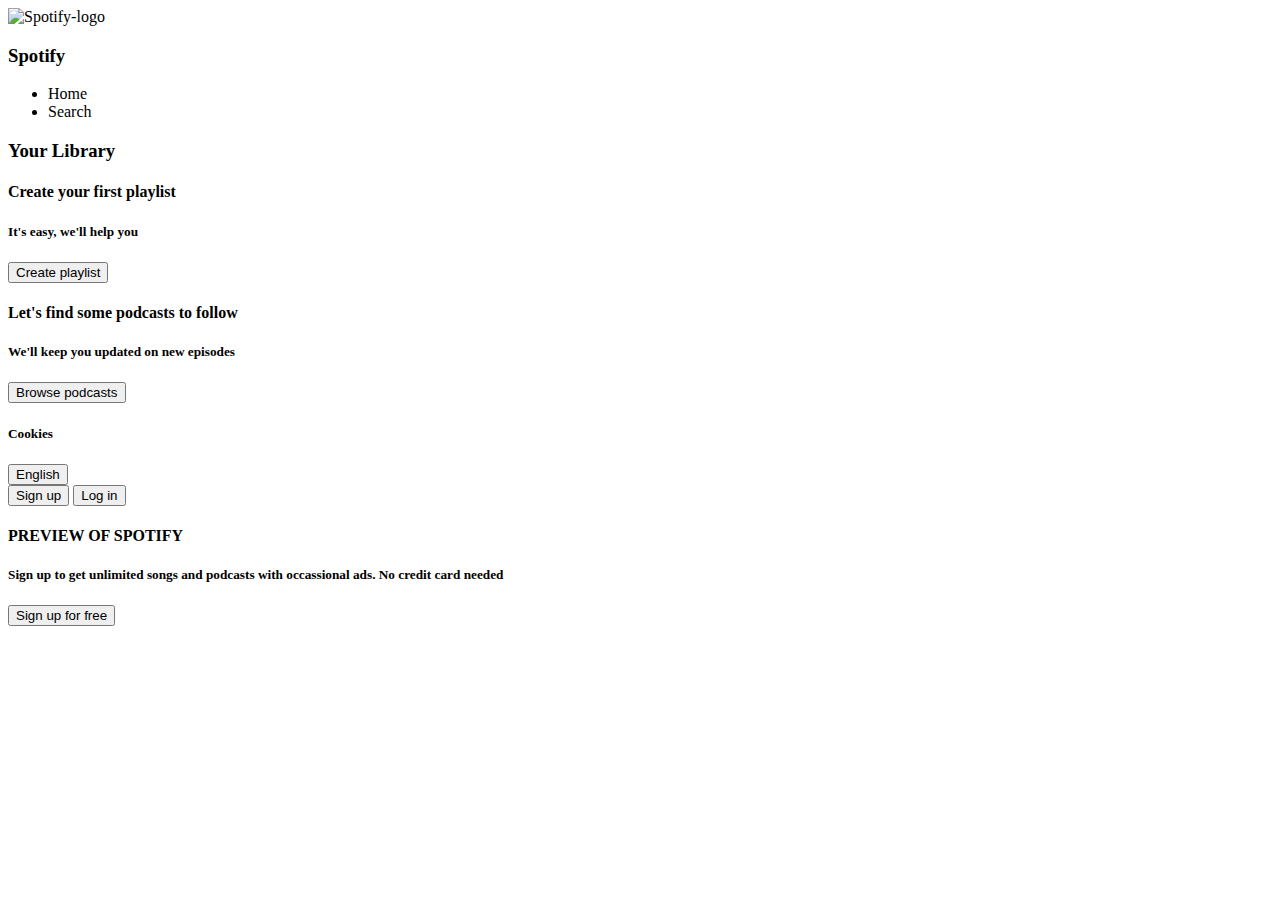
==== Code/index.html @ 3fef9647 "added footer" ====
<!DOCTYPE html>
<html lang="en">
<head>
    <meta charset="UTF-8">
    <meta name="viewport" content="width=device-width, initial-scale=1.0">
    <title>Spotify - Web Player: Music for everyone</title>
    <link rel="stylesheet" href="style.css">
    <link rel="icon" href="/Code/assets/title logo.png">
    <link rel="stylesheet" href="https://cdnjs.cloudflare.com/ajax/libs/font-awesome/6.4.2/css/all.min.css" integrity="sha512-z3gLpd7yknf1YoNbCzqRKc4qyor8gaKU1qmn+CShxbuBusANI9QpRohGBreCFkKxLhei6S9CQXFEbbKuqLg0DA==" crossorigin="anonymous" referrerpolicy="no-referrer" />
</head>
<body>
<section class="container-w">


    <section class="section">

        <aside>
            <nav>
                <div class="navbar">
                    <div class="nav-logo-text">
                    <img src="/Code/assets/nav-logo.png" alt="Spotify-logo" class="nav-logo-white">
                    <h3>Spotify</h3>
                    </div> 
    
                    <div class="nav-menu">
                        <ul>
                            <li><i class="fa-solid fa-house"></i>Home</li>
                            <li><i class="fa-solid fa-magnifying-glass"></i>Search</li>
                        </ul>
                    </div>
                </div>
    
                <div class="nav-library">
                    <div class="library">
                        <i class="fa-solid fa-bookmark" class="bookmark"></i>
                        <h3>Your Library</h3>
                        <i class="fa-solid fa-plus"></i>
                    </div>
                    <div class="nav-playlist">
                        <div class="create-playlist">
                            <h4>Create your first playlist</h4>
                            <h5>It's easy, we'll help you</h5>
                            <button class="btn">Create playlist</button>
                        </div>
                        <div class="browse-podcast">
                            <h4>Let's find some podcasts to follow</h4>
                            <h5>We'll keep you updated on new episodes</h5>
                            <button class="btn">Browse podcasts</button>
                        </div>
                    </div>
                    <div class="nav-language">
                        <h5>Cookies</h5>
                        <button class="lang-btn"><i class="fa-solid fa-globe"></i>English</button>
                    </div>
                </div>
            </nav>
        </aside>
    </section>

    <main>
     <header>
        <div class="header-arrow">
            <span><i class="fa-solid fa-angle-left"></i></span>
            <span><i class="fa-solid fa-angle-right"></i></span>
        </div>
        <div class="header-btns">
            <button class="header-sign-up">Sign up</button>
            <button class="header-log-in">Log in</button>
        </div>
     </header>
    </main> 

    
</section>
<footer>
  <div class="footer-container">
    <div class="preview-text">
        <h4>PREVIEW OF SPOTIFY</h4>
        <h5>Sign up to get unlimited songs and podcasts with occassional ads. No credit card needed</h5>
    </div>
    <div class="sign-up-btn">
        <button class="sign-up">Sign up for free</button>
    </div>
  </div>
</footer>
</body>
</html>
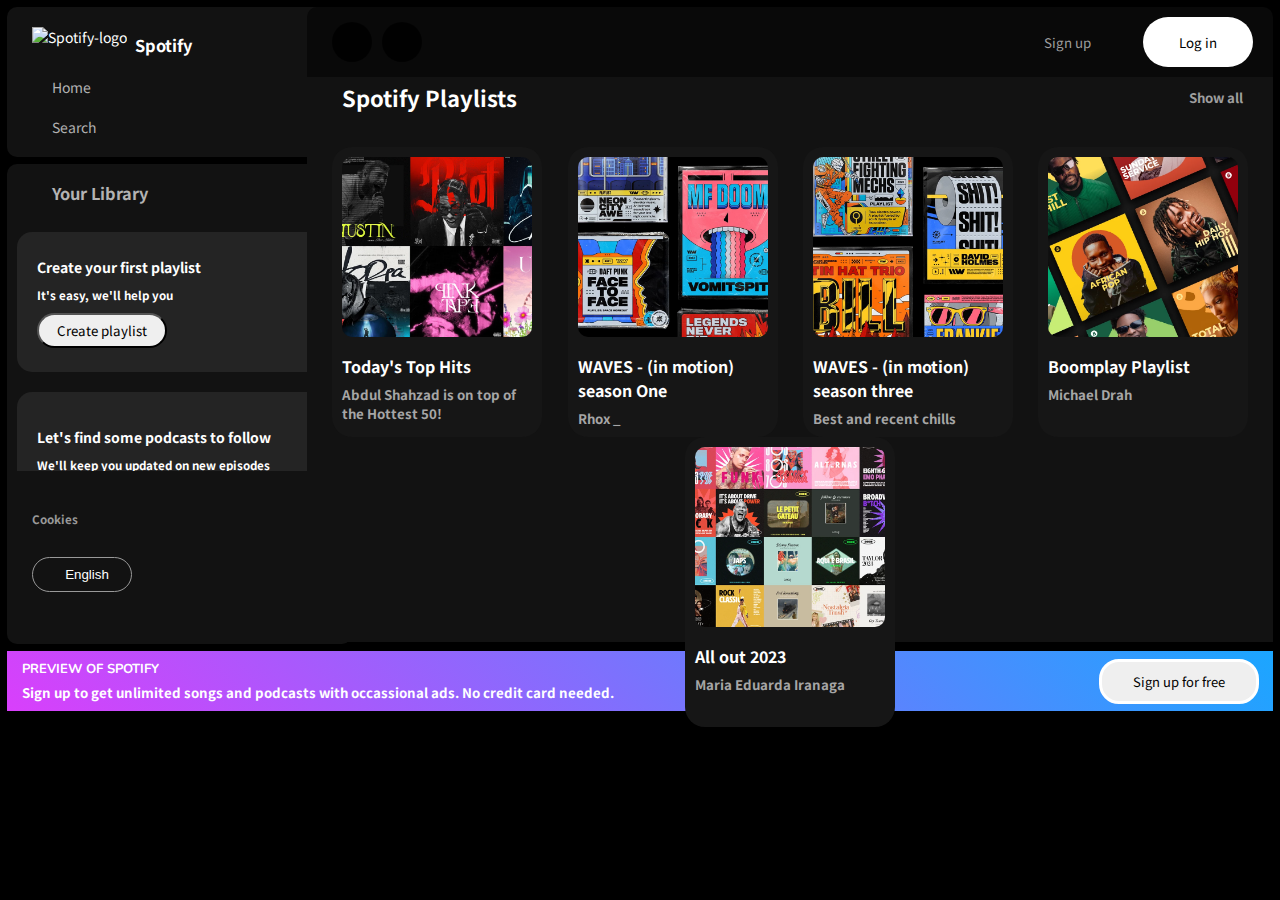
==== commit f2dff061: "added songs cards and header" ====
--- a/Code/index.html
+++ b/Code/index.html
@@ -34,7 +34,7 @@
                     <div class="library">
                         <i class="fa-solid fa-bookmark" class="bookmark"></i>
                         <h3>Your Library</h3>
-                        <i class="fa-solid fa-plus"></i>
+                        <i class="fa-solid fa-plus plus-icon"></i>
                     </div>
                     <div class="nav-playlist">
                         <div class="create-playlist">
@@ -68,6 +68,59 @@
             <button class="header-log-in">Log in</button>
         </div>
      </header>
+     <div>
+          <div class="songs-playlist">
+            <div class="heading">
+                <h3>Spotify Playlists</h3>
+                <h5>Show all</h5>
+            </div>
+            <div class="song-cards">
+                <div class="song-card">
+                    <div class="card-img">
+                        <img src="/Code/assets/cover1.png" alt="song-cover">
+                        <!-- <img src="/Code/assets/spotify play.png" alt="play-button" class="play-btn"> -->
+                    </div>
+                    <h4>Today's Top Hits</h4>
+                    <h5>Abdul Shahzad is on top of the Hottest 50!</h5>
+                </div>
+
+                <div class="song-card">
+                    <div class="card-img">
+                        <img src="/Code/assets/cover2.png" alt="">
+                    </div>
+                    <h4>WAVES - (in motion) season One</h4>
+                    <h5>Rhox _</h5>
+                </div>
+
+                <div class="song-card">
+                    <div class="card-img">
+                        <img src="/Code/assets/cover3.png" alt="">
+                    </div>
+                    <h4>WAVES - (in motion) season three</h4>
+                    <h5>Best and recent chills</h5>
+                </div>
+
+                <div class="song-card">
+                    <div class="card-img">
+                        <img src="/Code/assets/cover4.png" alt="">
+                    </div>
+                    <h4>Boomplay Playlist</h4>
+                    <h5>Michael Drah</h5>
+                </div>
+
+                <div class="song-card">
+                    <div class="card-img">
+                        <img src="/Code/assets/cover5.png" alt="">
+                    </div>
+                    <h4>All out 2023</h4>
+                    <h5>Maria Eduarda Iranaga</h5>
+                </div>
+
+                
+            </div>
+            
+          </div>
+     </div>
     </main> 
 
     
@@ -76,7 +129,7 @@
   <div class="footer-container">
     <div class="preview-text">
         <h4>PREVIEW OF SPOTIFY</h4>
-        <h5>Sign up to get unlimited songs and podcasts with occassional ads. No credit card needed</h5>
+        <h5>Sign up to get unlimited songs and podcasts with occassional ads. No credit card needed.</h5>
     </div>
     <div class="sign-up-btn">
         <button class="sign-up">Sign up for free</button>
--- a/Code/style.css
+++ b/Code/style.css
@@ -0,0 +1,403 @@
+@import url('https://fonts.googleapis.com/css2?family=Alegreya+Sans+SC:wght@500&family=Alkatra&family=Chakra+Petch:wght@700&family=Cinzel:wght@600&family=DynaPuff:wght@500&family=EB+Garamond:wght@500&family=Fira+Sans:ital,wght@0,200;0,300;1,200&family=Genos:wght@800&family=Hind+Siliguri&family=Jost:wght@200&family=Lumanosimo&family=Noto+Sans+KR:wght@800&family=Noto+Serif:wght@700&family=Nunito&family=Nunito+Sans:opsz,wght@6..12,600&family=Open+Sans:wght@300;400;600&family=Philosopher:wght@700&family=Playfair+Display:wght@500&family=Plus+Jakarta+Sans:wght@500&family=Poppins:wght@700&family=Roboto+Slab:wght@300&family=Roboto:wght@100;300&family=Shantell+Sans:ital,wght@1,300&family=Stick+No+Bills:wght@700&family=Tektur:wght@600&family=Ubuntu:wght@700&family=Victor+Mono&display=swap');
+
+:root{
+  --font-family:"Noto Sans KR"
+}
+
+* {
+  margin: 0;
+  padding: 0;
+  box-sizing: border-box;
+}
+
+body {
+  background-color: black;
+}
+
+.container-w {
+  display: flex;
+}
+
+.section {
+  width: 24%;
+  height: 80%;
+}
+
+/* sidebar section */
+
+.navbar {
+  margin: 7px 0 7px 7px;
+  width: 345px;
+  height: 150px;
+  background-color: #121212;
+  display: flex;
+  flex-direction: column;
+  padding-left: 25px;
+  color: white;
+  border-radius: 10px;
+  font-family: var(--font-family);
+}
+
+.nav-logo-text {
+  height: 50px;
+  display: flex;
+  align-items: end;
+  font-size: 14px;
+  cursor: pointer;
+}
+
+.nav-logo-white {
+  height: 25px;
+  padding-right: 8px;
+}
+
+
+.nav-menu {
+  height: 100px;
+  display: flex;
+  align-items: center;
+}
+
+.nav-menu ul {
+  display: flex;
+  flex-direction: column;
+  gap: 20px;
+  list-style: none;
+}
+
+.nav-menu ul li {
+  font-family: var(--font-family);
+  font-size: 14px;
+  display: flex;
+  align-items: center;
+  color: #B3B3B3;
+  cursor: pointer;
+}
+
+.nav-menu ul li:hover{
+  color: white;
+  transition: .5s;
+}
+
+.nav-menu i {
+  font-size: 20px;
+  padding-right: 20px;
+}
+
+.nav-logo-white {
+  height: 30px;
+}
+
+.nav-library {
+  font-family: var(--font-family);
+  font-size: 14px;
+  margin: 7px 0 7px 7px;
+  width: 345px;
+  height: 480px;
+  background-color: #121212;
+  display: flex;
+  flex-direction: column;
+  color: white;
+  border-radius: 10px;
+}
+
+.library {
+  height: 70px;
+  display: flex;
+  align-items: center;
+  padding-left: 25px;
+  color: #B3B3B3;
+  cursor: pointer;
+}
+
+.library:hover{
+  color: white;
+  transition: .5s;
+}
+
+.library h3 {
+  padding: 0 150px 0 20px;
+}
+
+.nav-playlist {
+  height: 300px;
+  overflow-y: scroll;
+  
+}
+
+.create-playlist {
+  height: 140px;
+  margin: 10px 10px 10px 10px;
+  padding-left: 20px;
+  border-radius: 15px;
+  background-color: #242424;
+  display: flex;
+  flex-direction: column;
+  justify-content: center;
+  gap: 10px;
+}
+
+.btn {
+  cursor: pointer;
+  width: 130px;
+  height: 35px;
+  border-radius: 20px;
+  font-family: var(--font-family);
+}
+
+
+.browse-podcast {
+  height: 160px;
+  margin: 20px 10px 10px 10px;
+  padding-left: 20px;
+  border-radius: 15px;
+  background-color: #242424;
+  display: flex;
+  flex-direction: column;
+  justify-content: center;
+  gap: 10px;
+}
+
+.nav-playlist::-webkit-scrollbar {
+  background-color: gray;
+}
+
+.nav-language {
+  cursor: pointer;
+  font-family: var(--font-family);
+  height: 200px;
+  display: flex;
+  flex-direction: column;
+  gap: 30px;
+  padding: 40px 0 0 25px;
+}
+
+.nav-language > h5{
+  color: #999;
+}
+
+.nav-language > h5:hover{
+  text-decoration: underline #999;
+}
+.lang-btn {
+  width: 100px;
+  height: 35px;
+  border-radius: 20px;
+  border: 1px solid #999;
+  background: transparent;
+  color: white;
+}
+
+.lang-btn:hover{
+  transform: scale(1.05);
+  border: 2px solid white;
+}
+
+.lang-btn i {
+  padding-right: 10px;
+}
+
+/* main section */
+
+main {
+  width: 77%;
+  height: 80%;
+  font-family: var(--font-family);
+}
+
+header {
+  margin: 7px 7px 0 0;
+  height: 70px;
+  border-top-right-radius: 10px;
+  border-top-left-radius: 10px;
+  background-color: #090909;
+  display: flex;
+  align-items: center;
+}
+
+.header-arrow {
+  width: 70%;
+  padding-left: 25px;
+  display: flex;
+  gap: 10px;
+}
+
+.header-arrow span {
+  display: flex;
+  align-items: center;
+  justify-content: center;
+  width: 40px;
+  height: 40px;
+  border-radius: 50%;
+  background-color: rgba(0, 0, 0, 0.8);
+  color: #999;
+}
+
+.header-arrow i{
+  font-size: 20px;
+}
+
+.header-btns {
+  width: 30%;
+  display: flex;
+  justify-content: end;
+  gap: 20px;
+  padding-right: 20px;
+}
+
+.header-sign-up {
+  font-family: var(--font-family);
+  width: 110px;
+  height: 50px;
+  background-color: transparent;
+  border: none;
+  color: #9E9E9E;
+}
+
+.header-sign-up:hover{
+  color: white;
+  font-size: 14px;
+}
+
+.header-log-in {
+  font-family: var(--font-family);
+  width: 110px;
+  height: 50px;
+  border-radius: 50px;
+  border: none;
+  background-color: white;
+}
+
+.header-log-in:hover{
+  transition: .3s;
+  font-size: 15px;
+}
+
+.songs-playlist{
+  background-color: #121212;
+  height: 565px;
+  margin: 0 7px 7px 0;
+  color: white;
+}
+
+.songs-playlist .heading{
+  height: 30px;
+  display: flex;
+  align-items: center;
+  padding: 20px 30px 50px 35px;
+}
+
+.heading h3{
+  width: 90%;
+  font-size: 22px;
+}
+
+.heading h3:hover{
+  text-decoration: underline white;
+}
+
+.heading h5{
+  width: 10%;
+  display: flex;
+  justify-content: end;
+  color: #9E9E9E;
+}
+
+.heading h5:hover{
+  text-decoration: underline #9E9E9E;
+}
+
+.song-cards{
+  display: flex;
+  flex-wrap: wrap;
+  justify-content: space-evenly;
+}
+
+.song-card{
+  width: 210px;
+  height: 290px;
+  border-radius: 20px;
+  background-color: #161616;
+  display: flex;
+  flex-direction: column;
+  gap: 7px;
+  cursor: pointer;
+}
+
+.song-card:hover{
+  transition: .6s;
+  background-color: #383838;
+}
+
+.song-card > h4{
+  padding: 0 10px;
+}
+
+.song-card > h5{
+  color: #A6A6A6;
+  padding: 0 10px;
+}
+
+.card-img{
+  width: 210px;
+  height: 200px;
+  padding: 10px 10px;
+}
+
+.card-img img{
+  width: 100%;
+  height: 100%;
+  object-fit: cover;
+  border-radius: 10px;
+
+}
+
+/* footer section */
+
+.footer-container {
+  height: 60px;
+  margin: 0 7px 7px 7px;
+  padding-left: 15px;
+  background: linear-gradient(45deg, rgb(217, 63, 251), rgb(27, 166, 255));
+  display: flex;
+  align-items: center;
+}
+
+.preview-text {
+  color: white;
+  width: 85%;
+  display: flex;
+  flex-direction: column;
+  gap: 5px;
+  font-family: 'Nunito';
+
+}
+
+.preview-text >h4{
+  font-size: 13px;
+}
+
+.preview-text > h5{
+  font-family: var(--font-family);
+}
+
+.sign-up-btn {
+  width: 15%;
+  display: flex;
+  justify-content: center;
+}
+
+.sign-up {
+  font-family: var(--font-family);
+  width: 160px;
+  height: 45px;
+  border-radius: 20px;
+  border: solid white;
+  font-size: 13px;
+}
+
+.sign-up:hover{
+  transform: scale(1.03);
+ font-size: 14px;
+ transition: .4s;
+}
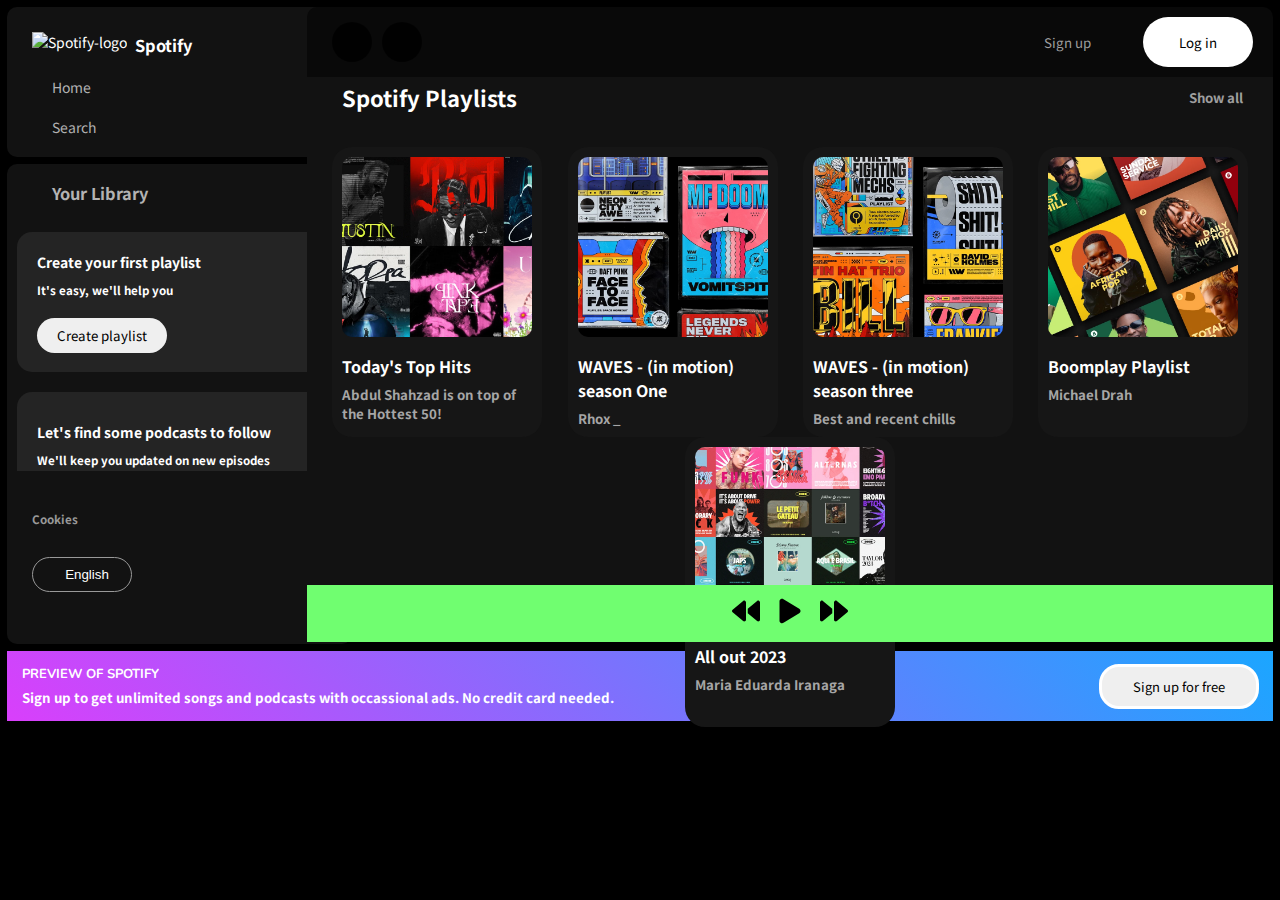
==== commit 79a5eb7e: "feat - added songs below song card" ====
--- a/Code/index.html
+++ b/Code/index.html
@@ -1,140 +1,200 @@
 <!DOCTYPE html>
 <html lang="en">
-<head>
-    <meta charset="UTF-8">
-    <meta name="viewport" content="width=device-width, initial-scale=1.0">
+  <head>
+    <meta charset="UTF-8" />
+    <meta name="viewport" content="width=device-width, initial-scale=1.0" />
     <title>Spotify - Web Player: Music for everyone</title>
-    <link rel="stylesheet" href="style.css">
-    <link rel="icon" href="/Code/assets/title logo.png">
-    <link rel="stylesheet" href="https://cdnjs.cloudflare.com/ajax/libs/font-awesome/6.4.2/css/all.min.css" integrity="sha512-z3gLpd7yknf1YoNbCzqRKc4qyor8gaKU1qmn+CShxbuBusANI9QpRohGBreCFkKxLhei6S9CQXFEbbKuqLg0DA==" crossorigin="anonymous" referrerpolicy="no-referrer" />
-</head>
-<body>
-<section class="container-w">
-
-
-    <section class="section">
-
+    <link rel="stylesheet" href="style.css" />
+    <link rel="icon" href="/Code/assets/title logo.png" />
+    <link
+      rel="stylesheet"
+      href="https://cdnjs.cloudflare.com/ajax/libs/font-awesome/6.4.2/css/all.min.css"
+      integrity="sha512-z3gLpd7yknf1YoNbCzqRKc4qyor8gaKU1qmn+CShxbuBusANI9QpRohGBreCFkKxLhei6S9CQXFEbbKuqLg0DA=="
+      crossorigin="anonymous"
+      referrerpolicy="no-referrer"
+    />
+    <link rel="stylesheet" href="utility.css">
+  </head>
+  <body>
+    <section class="container-w">
+      <section class="section">
         <aside>
-            <nav>
-                <div class="navbar">
-                    <div class="nav-logo-text">
-                    <img src="/Code/assets/nav-logo.png" alt="Spotify-logo" class="nav-logo-white">
-                    <h3>Spotify</h3>
-                    </div> 
-    
-                    <div class="nav-menu">
-                        <ul>
-                            <li><i class="fa-solid fa-house"></i>Home</li>
-                            <li><i class="fa-solid fa-magnifying-glass"></i>Search</li>
-                        </ul>
-                    </div>
-                </div>
-    
-                <div class="nav-library">
-                    <div class="library">
-                        <i class="fa-solid fa-bookmark" class="bookmark"></i>
-                        <h3>Your Library</h3>
-                        <i class="fa-solid fa-plus plus-icon"></i>
-                    </div>
-                    <div class="nav-playlist">
-                        <div class="create-playlist">
-                            <h4>Create your first playlist</h4>
-                            <h5>It's easy, we'll help you</h5>
-                            <button class="btn">Create playlist</button>
-                        </div>
-                        <div class="browse-podcast">
-                            <h4>Let's find some podcasts to follow</h4>
-                            <h5>We'll keep you updated on new episodes</h5>
-                            <button class="btn">Browse podcasts</button>
-                        </div>
-                    </div>
-                    <div class="nav-language">
-                        <h5>Cookies</h5>
-                        <button class="lang-btn"><i class="fa-solid fa-globe"></i>English</button>
-                    </div>
-                </div>
-            </nav>
+          <nav>
+            <div class="navbar">
+              <div class="nav-logo-text">
+                <img
+                  src="/Code/assets/nav-logo.png"
+                  alt="Spotify-logo"
+                  class="nav-logo-white"
+                />
+                <h3>Spotify</h3>
+              </div>
+
+              <div class="nav-menu">
+                <ul>
+                  <li><i class="fa-solid fa-house"></i>Home</li>
+                  <li><i class="fa-solid fa-magnifying-glass"></i>Search</li>
+                </ul>
+              </div>
+            </div>
+
+            <div class="nav-library">
+              <div class="library">
+                <i class="fa-solid fa-bookmark" class="bookmark"></i>
+                <h3>Your Library</h3>
+                <i class="fa-solid fa-plus plus-icon"></i>
+              </div>
+             
+              <div class="nav-playlist">
+                <div class="create-playlist">
+                  <h4>Create your first playlist</h4>
+                  <h5>It's easy, we'll help you</h5>
+                  <button class="btn">Create playlist</button>
+                </div>
+                <div class="browse-podcast">
+                  <h4>Let's find some podcasts to follow</h4>
+                  <h5>We'll keep you updated on new episodes</h5>
+                  <button class="btn">Browse podcasts</button>
+                </div>
+              </div>
+              <div class="nav-language">
+                <h5>Cookies</h5>
+                <button class="lang-btn">
+                  <i class="fa-solid fa-globe"></i>English
+                </button>
+              </div>
+            </div>
+          </nav>
         </aside>
-    </section>
-
-    <main>
-     <header>
-        <div class="header-arrow">
+      </section>
+
+      <main>
+        <header>
+          <div class="header-arrow">
             <span><i class="fa-solid fa-angle-left"></i></span>
             <span><i class="fa-solid fa-angle-right"></i></span>
-        </div>
-        <div class="header-btns">
+          </div>
+          <div class="header-btns">
             <button class="header-sign-up">Sign up</button>
             <button class="header-log-in">Log in</button>
-        </div>
-     </header>
-     <div>
+          </div>
+        </header>
+        <div>
           <div class="songs-playlist">
             <div class="heading">
-                <h3>Spotify Playlists</h3>
-                <h5>Show all</h5>
+              <h3>Spotify Playlists</h3>
+              <h5>Show all</h5>
             </div>
             <div class="song-cards">
-                <div class="song-card">
-                    <div class="card-img">
-                        <img src="/Code/assets/cover1.png" alt="song-cover">
-                        <!-- <img src="/Code/assets/spotify play.png" alt="play-button" class="play-btn"> -->
-                    </div>
-                    <h4>Today's Top Hits</h4>
-                    <h5>Abdul Shahzad is on top of the Hottest 50!</h5>
-                </div>
-
-                <div class="song-card">
-                    <div class="card-img">
-                        <img src="/Code/assets/cover2.png" alt="">
-                    </div>
-                    <h4>WAVES - (in motion) season One</h4>
-                    <h5>Rhox _</h5>
-                </div>
-
-                <div class="song-card">
-                    <div class="card-img">
-                        <img src="/Code/assets/cover3.png" alt="">
-                    </div>
-                    <h4>WAVES - (in motion) season three</h4>
-                    <h5>Best and recent chills</h5>
-                </div>
-
-                <div class="song-card">
-                    <div class="card-img">
-                        <img src="/Code/assets/cover4.png" alt="">
-                    </div>
-                    <h4>Boomplay Playlist</h4>
-                    <h5>Michael Drah</h5>
-                </div>
-
-                <div class="song-card">
-                    <div class="card-img">
-                        <img src="/Code/assets/cover5.png" alt="">
-                    </div>
-                    <h4>All out 2023</h4>
-                    <h5>Maria Eduarda Iranaga</h5>
-                </div>
-
+              <div class="song-card">
+                <div class="card-img">
+                  <img src="/Code/assets/cover1.png" alt="song-cover" />
+                  <div class="overlay">
+                    <img
+                      src="/Code/assets/spotify play.png"
+                      alt="play-button"
+                      class="play-btn"
+                    />
+                  </div>
+                </div>
+                <h4>Today's Top Hits</h4>
+                <h5>Abdul Shahzad is on top of the Hottest 50!</h5>
+              </div>
+
+              <div class="song-card">
+                <div class="card-img">
+                  <img src="/Code/assets/cover2.png" alt="song-cover" />
+                  <div class="overlay">
+                    <img
+                      src="/Code/assets/spotify play.png"
+                      alt="play-button"
+                      class="play-btn"
+                    />
+                  </div>
+                </div>
+                <h4>WAVES - (in motion) season One</h4>
+                <h5>Rhox _</h5>
+              </div>
+
+              <div class="song-card">
+                <div class="card-img">
+                  <img src="/Code/assets/cover3.png" alt="song-cover" />
+                  <div class="overlay">
+                    <img
+                      src="/Code/assets/spotify play.png"
+                      alt="play-button"
+                      class="play-btn"
+                    />
+                  </div>
+                </div>
+                <h4>WAVES - (in motion) season three</h4>
+                <h5>Best and recent chills</h5>
+              </div>
+
+              <div class="song-card">
+                <div class="card-img">
+                  <img src="/Code/assets/cover4.png" alt="song-cover" />
+                  <div class="overlay">
+                    <img
+                      src="/Code/assets/spotify play.png"
+                      alt="play-button"
+                      class="play-btn"
+                    />
+                  </div>
+                </div>
+                <h4>Boomplay Playlist</h4>
+                <h5>Michael Drah</h5>
+              </div>
+
+              <div class="song-card">
+                <div class="card-img">
+                  <img src="/Code/assets/cover5.png" alt="song-cover" />
+                  <div class="overlay">
+                    <img
+                      src="/Code/assets/spotify play.png"
+                      alt="play-button"
+                      class="play-btn"
+                    />
+                  </div>
+                </div>
+                <h4>All out 2023</h4>
+                <h5>Maria Eduarda Iranaga</h5>
+              </div>
+            </div>
+            <div class="song-library">
+              <ul>
                 
-            </div>
+              </ul>
+            </div>
+            <div class="playbar">
+              <div class="songsinfo"></div>
+              <div class="songbuttons">
+                <img src="assets/previoussong.svg" alt="">
+                <img src="assets/play.svg" alt="">
+                <img src="assets/nextsong.svg" alt="">
+              </div>
+            </div>
+          </div>
             
-          </div>
-     </div>
-    </main> 
-
-    
-</section>
-<footer>
-  <div class="footer-container">
-    <div class="preview-text">
-        <h4>PREVIEW OF SPOTIFY</h4>
-        <h5>Sign up to get unlimited songs and podcasts with occassional ads. No credit card needed.</h5>
-    </div>
-    <div class="sign-up-btn">
-        <button class="sign-up">Sign up for free</button>
-    </div>
-  </div>
-</footer>
-</body>
-</html>+
+        </div>
+      </main>
+    </section>
+    <footer>
+      <div class="footer-container">
+        <div class="preview-text">
+          <h4>PREVIEW OF SPOTIFY</h4>
+          <h5>
+            Sign up to get unlimited songs and podcasts with occassional ads. No
+            credit card needed.
+          </h5>
+        </div>
+        <div class="sign-up-btn">
+          <button class="sign-up">Sign up for free</button>
+        </div>
+      </div>
+    </footer>
+
+    <script src="script.js"></script>
+  </body>
+</html>
--- a/Code/style.css
+++ b/Code/style.css
@@ -1,7 +1,7 @@
-@import url('https://fonts.googleapis.com/css2?family=Alegreya+Sans+SC:wght@500&family=Alkatra&family=Chakra+Petch:wght@700&family=Cinzel:wght@600&family=DynaPuff:wght@500&family=EB+Garamond:wght@500&family=Fira+Sans:ital,wght@0,200;0,300;1,200&family=Genos:wght@800&family=Hind+Siliguri&family=Jost:wght@200&family=Lumanosimo&family=Noto+Sans+KR:wght@800&family=Noto+Serif:wght@700&family=Nunito&family=Nunito+Sans:opsz,wght@6..12,600&family=Open+Sans:wght@300;400;600&family=Philosopher:wght@700&family=Playfair+Display:wght@500&family=Plus+Jakarta+Sans:wght@500&family=Poppins:wght@700&family=Roboto+Slab:wght@300&family=Roboto:wght@100;300&family=Shantell+Sans:ital,wght@1,300&family=Stick+No+Bills:wght@700&family=Tektur:wght@600&family=Ubuntu:wght@700&family=Victor+Mono&display=swap');
-
-:root{
-  --font-family:"Noto Sans KR"
+@import url("https://fonts.googleapis.com/css2?family=Alegreya+Sans+SC:wght@500&family=Alkatra&family=Chakra+Petch:wght@700&family=Cinzel:wght@600&family=DynaPuff:wght@500&family=EB+Garamond:wght@500&family=Fira+Sans:ital,wght@0,200;0,300;1,200&family=Genos:wght@800&family=Hind+Siliguri&family=Jost:wght@200&family=Lumanosimo&family=Noto+Sans+KR:wght@800&family=Noto+Serif:wght@700&family=Nunito&family=Nunito+Sans:opsz,wght@6..12,600&family=Open+Sans:wght@300;400;600&family=Philosopher:wght@700&family=Playfair+Display:wght@500&family=Plus+Jakarta+Sans:wght@500&family=Poppins:wght@700&family=Roboto+Slab:wght@300&family=Roboto:wght@100;300&family=Shantell+Sans:ital,wght@1,300&family=Stick+No+Bills:wght@700&family=Tektur:wght@600&family=Ubuntu:wght@700&family=Victor+Mono&display=swap");
+
+:root {
+  --font-family: "Noto Sans KR";
 }
 
 * {
@@ -46,11 +46,13 @@
   cursor: pointer;
 }
 
+.nav-logo-text img {
+  height: 25px;
+}
+
 .nav-logo-white {
-  height: 25px;
   padding-right: 8px;
 }
-
 
 .nav-menu {
   height: 100px;
@@ -70,13 +72,13 @@
   font-size: 14px;
   display: flex;
   align-items: center;
-  color: #B3B3B3;
-  cursor: pointer;
-}
-
-.nav-menu ul li:hover{
-  color: white;
-  transition: .5s;
+  color: #b3b3b3;
+  cursor: pointer;
+}
+
+.nav-menu ul li:hover {
+  color: white;
+  transition: 0.5s;
 }
 
 .nav-menu i {
@@ -101,29 +103,73 @@
   border-radius: 10px;
 }
 
+
 .library {
   height: 70px;
   display: flex;
   align-items: center;
   padding-left: 25px;
-  color: #B3B3B3;
-  cursor: pointer;
-}
-
-.library:hover{
-  color: white;
-  transition: .5s;
+  color: #b3b3b3;
+  cursor: pointer;
+}
+
+.library > h3:hover {
+  color: white;
+  transition: 0.5s;
 }
 
 .library h3 {
   padding: 0 150px 0 20px;
 }
 
+.plus-icon:hover {
+  transition: 0.5s;
+}
+
+.plus-icon:hover:before {
+  content: "Create playlist or folder";
+  color: white;
+  font-size: 7px;
+  position: absolute;
+  left: 270px;
+  margin-top: -40px;
+  background-color: #383838;
+  padding: 7px 10px;
+  border-radius: 20px;
+}
+
 .nav-playlist {
   height: 300px;
+  overflow: hidden;
+  scrollbar-width: thin;
+}
+
+.nav-playlist:hover{
   overflow-y: scroll;
-  
-}
+}
+
+.nav-playlist::-webkit-scrollbar {
+  background-color: transparent;
+  width: 12px; 
+  height: 50%;
+}
+
+.nav-playlist::-webkit-scrollbar-thumb{
+  height: 40px;
+  background-color: #333;
+  border-radius: 6px;
+}
+
+.nav-playlist::-webkit-scrollbar-track{
+  background-color: #222;
+}
+
+.nav-playlist::-webkit-scrollbar-thumb:hover {
+  background-color: #222;
+  transition: .5s;
+}
+
+
 
 .create-playlist {
   height: 140px;
@@ -139,12 +185,17 @@
 
 .btn {
   cursor: pointer;
+  border: none;
   width: 130px;
   height: 35px;
   border-radius: 20px;
-  font-family: var(--font-family);
-}
-
+  margin-top: 10px;
+  font-family: var(--font-family);
+}
+
+.btn:hover {
+  transform: scale(1.03);
+}
 
 .browse-podcast {
   height: 160px;
@@ -158,9 +209,6 @@
   gap: 10px;
 }
 
-.nav-playlist::-webkit-scrollbar {
-  background-color: gray;
-}
 
 .nav-language {
   cursor: pointer;
@@ -172,11 +220,11 @@
   padding: 40px 0 0 25px;
 }
 
-.nav-language > h5{
+.nav-language > h5 {
   color: #999;
 }
 
-.nav-language > h5:hover{
+.nav-language > h5:hover {
   text-decoration: underline #999;
 }
 .lang-btn {
@@ -188,7 +236,7 @@
   color: white;
 }
 
-.lang-btn:hover{
+.lang-btn:hover {
   transform: scale(1.05);
   border: 2px solid white;
 }
@@ -233,7 +281,7 @@
   color: #999;
 }
 
-.header-arrow i{
+.header-arrow i {
   font-size: 20px;
 }
 
@@ -251,10 +299,10 @@
   height: 50px;
   background-color: transparent;
   border: none;
-  color: #9E9E9E;
-}
-
-.header-sign-up:hover{
+  color: #9e9e9e;
+}
+
+.header-sign-up:hover {
   color: white;
   font-size: 14px;
 }
@@ -268,52 +316,116 @@
   background-color: white;
 }
 
-.header-log-in:hover{
-  transition: .3s;
+.header-log-in:hover {
+  transition: 0.3s;
   font-size: 15px;
 }
 
-.songs-playlist{
+
+
+.song-library ul {
+  padding: 0 12px;
+}
+
+.song-library ul li{
+  width: max-content;
+  list-style-type: decimal;
+  display: flex;
+  justify-content: space-between;
+  align-items: center;
+  gap: 12px;
+  cursor: pointer;
+  border: 1px solid #fff;
+  margin: 12px 0;
+  padding: 10px 10px;
+  border-radius: 5px;
+}
+
+.song-library img{
+  width: 24px;
+  height: 24px;
+}
+
+.playnow{
+  padding: 0 0 0 20px;
+  display: flex;
+  justify-content: center;
+  align-items: center;
+}
+
+.playnow span{
+  font-size: 10px;
+  padding: 12px;
+  
+}
+
+.info{
+  font-size: 12px;
+  display: flex;
+  gap: 5px;
+  flex-direction: column;
+  justify-content: center;
+}
+
+.songs-playlist {
   background-color: #121212;
   height: 565px;
   margin: 0 7px 7px 0;
   color: white;
-}
-
-.songs-playlist .heading{
+  position: relative;
+}
+
+.playbar{
+  position: absolute;
+  bottom: 0;
+  background-color: rgb(112, 254, 112);
+  width: 100%;
+  padding: 12px;
+  display: flex;
+  justify-content: center;
+}
+
+.songbuttons img{
+  width: 28px;
+  height: 28px;
+  margin: 0 6px;
+  
+}
+
+.songs-playlist .heading {
   height: 30px;
   display: flex;
   align-items: center;
   padding: 20px 30px 50px 35px;
 }
 
-.heading h3{
+.heading h3 {
   width: 90%;
   font-size: 22px;
 }
 
-.heading h3:hover{
+.heading h3:hover {
   text-decoration: underline white;
 }
 
-.heading h5{
+.heading h5 {
   width: 10%;
   display: flex;
   justify-content: end;
-  color: #9E9E9E;
-}
-
-.heading h5:hover{
-  text-decoration: underline #9E9E9E;
-}
-
-.song-cards{
+  color: #9e9e9e;
+}
+
+.heading h5:hover {
+  text-decoration: underline #9e9e9e;
+}
+
+.song-cards {
   display: flex;
   flex-wrap: wrap;
   justify-content: space-evenly;
 }
 
-.song-card{
+.song-card {
   width: 210px;
   height: 290px;
   border-radius: 20px;
@@ -322,40 +434,65 @@
   flex-direction: column;
   gap: 7px;
   cursor: pointer;
-}
-
-.song-card:hover{
-  transition: .6s;
+  position: relative;
+}
+
+.song-card:hover {
+  transition: 0.6s;
   background-color: #383838;
 }
 
-.song-card > h4{
+.song-card > h4 {
   padding: 0 10px;
 }
 
-.song-card > h5{
-  color: #A6A6A6;
+.song-card > h5 {
+  color: #a6a6a6;
   padding: 0 10px;
 }
 
-.card-img{
+.card-img {
   width: 210px;
   height: 200px;
   padding: 10px 10px;
-}
-
-.card-img img{
+  position: relative;
+}
+.overlay {
+  position: absolute;
+  bottom: 0;
+  right: 10%;
+  top: 68%;
+  transition: top 0.5s;
+}
+
+.overlay img.play-btn {
+  width: 50px;
+  height: 50px;
+  visibility: hidden;
+}
+
+.card-img:hover .overlay img.play-btn {
+  visibility: visible;
+}
+.card-img:hover .overlay {
+  top: 62%;
+}
+
+.play-btn:hover {
+  transform: scale(1.05);
+}
+
+.card-img img {
   width: 100%;
   height: 100%;
   object-fit: cover;
   border-radius: 10px;
-
 }
 
 /* footer section */
 
 .footer-container {
-  height: 60px;
+  height: 70px;
   margin: 0 7px 7px 7px;
   padding-left: 15px;
   background: linear-gradient(45deg, rgb(217, 63, 251), rgb(27, 166, 255));
@@ -369,15 +506,14 @@
   display: flex;
   flex-direction: column;
   gap: 5px;
-  font-family: 'Nunito';
-
-}
-
-.preview-text >h4{
+  font-family: "Nunito";
+}
+
+.preview-text > h4 {
   font-size: 13px;
 }
 
-.preview-text > h5{
+.preview-text > h5 {
   font-family: var(--font-family);
 }
 
@@ -396,8 +532,8 @@
   font-size: 13px;
 }
 
-.sign-up:hover{
+.sign-up:hover {
   transform: scale(1.03);
- font-size: 14px;
- transition: .4s;
-}
+  font-size: 14px;
+  transition: 0.4s;
+}
--- a/Code/utility.css
+++ b/Code/utility.css
@@ -0,0 +1,3 @@
+.invert{
+    filter: invert(1);
+}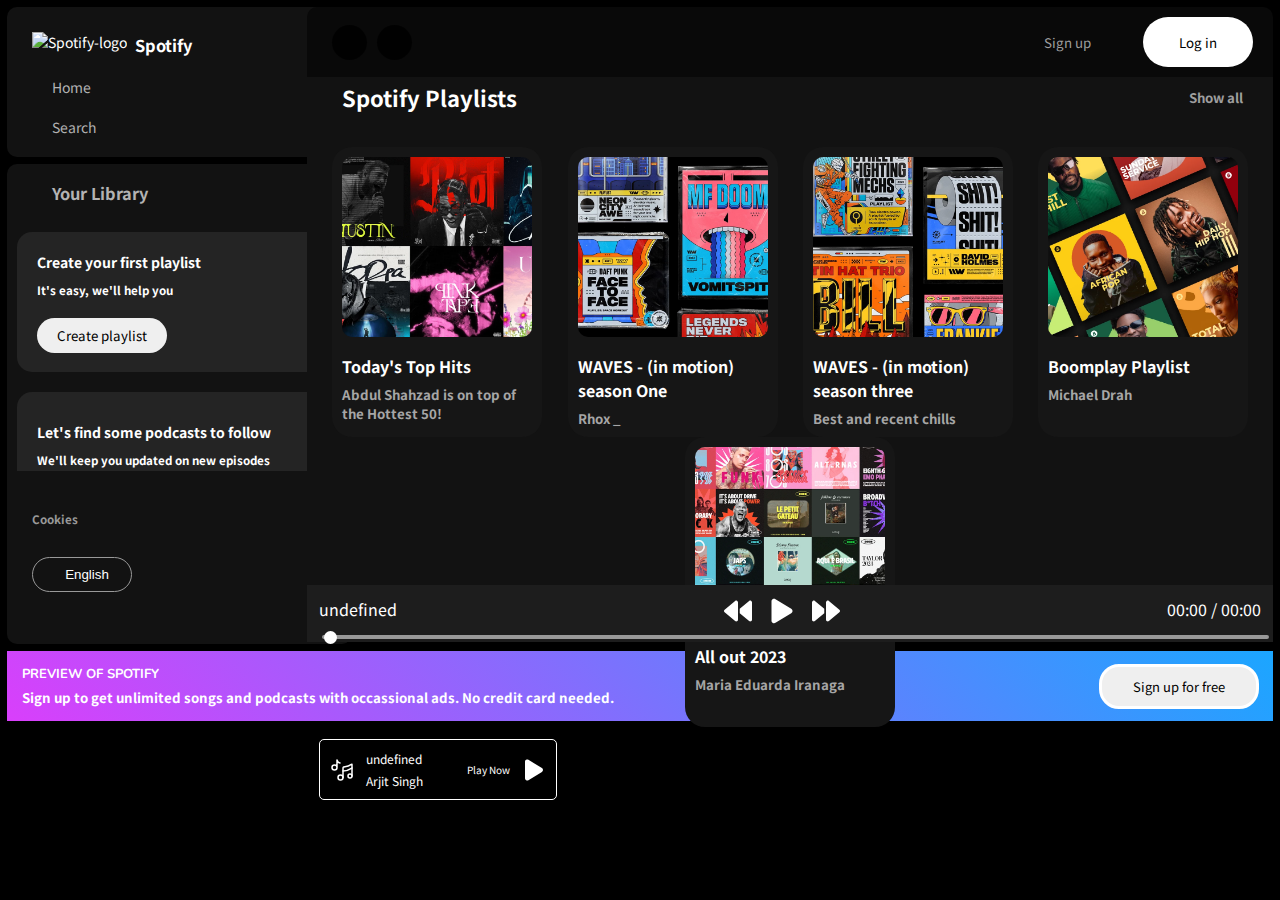
==== commit e4bb064f: "fix : added song duration and play, pause" ====
--- a/Code/index.html
+++ b/Code/index.html
@@ -76,7 +76,7 @@
           </div>
           <div class="header-btns">
             <button class="header-sign-up">Sign up</button>
-            <button class="header-log-in">Log in</button>
+            <button id="login" class="header-log-in">Log in</button>
           </div>
         </header>
         <div>
@@ -167,11 +167,24 @@
               </ul>
             </div>
             <div class="playbar">
-              <div class="songsinfo"></div>
-              <div class="songbuttons">
-                <img src="assets/previoussong.svg" alt="">
-                <img src="assets/play.svg" alt="">
-                <img src="assets/nextsong.svg" alt="">
+              <div class="songtrack">
+                <div class="songinfo">
+    
+                </div>
+                <div class="songbuttons">
+                  <img id="previous" class="invert" src="assets/previoussong.svg" alt="">
+                  <img id="play" class="invert" src="assets/play.svg" alt="">
+                  <img id="next" class="invert" src="assets/nextsong.svg" alt="">
+                </div>
+                <div class="songtime">
+  
+                </div>
+              </div>
+              
+              <div class="seekbar">
+                <div class="circle">
+
+                </div>
               </div>
             </div>
           </div>
--- a/Code/style.css
+++ b/Code/style.css
@@ -102,7 +102,6 @@
   color: white;
   border-radius: 10px;
 }
-
 
 .library {
   height: 70px;
@@ -144,32 +143,30 @@
   scrollbar-width: thin;
 }
 
-.nav-playlist:hover{
+.nav-playlist:hover {
   overflow-y: scroll;
 }
 
 .nav-playlist::-webkit-scrollbar {
   background-color: transparent;
-  width: 12px; 
+  width: 12px;
   height: 50%;
 }
 
-.nav-playlist::-webkit-scrollbar-thumb{
+.nav-playlist::-webkit-scrollbar-thumb {
   height: 40px;
   background-color: #333;
   border-radius: 6px;
 }
 
-.nav-playlist::-webkit-scrollbar-track{
+.nav-playlist::-webkit-scrollbar-track {
   background-color: #222;
 }
 
 .nav-playlist::-webkit-scrollbar-thumb:hover {
   background-color: #222;
-  transition: .5s;
-}
-
-
+  transition: 0.5s;
+}
 
 .create-playlist {
   height: 140px;
@@ -209,7 +206,6 @@
   gap: 10px;
 }
 
-
 .nav-language {
   cursor: pointer;
   font-family: var(--font-family);
@@ -274,11 +270,12 @@
   display: flex;
   align-items: center;
   justify-content: center;
-  width: 40px;
-  height: 40px;
+  width: 35px;
+  height: 35px;
   border-radius: 50%;
   background-color: rgba(0, 0, 0, 0.8);
   color: #999;
+  cursor: not-allowed;
 }
 
 .header-arrow i {
@@ -321,13 +318,11 @@
   font-size: 15px;
 }
 
-
-
 .song-library ul {
   padding: 0 12px;
 }
 
-.song-library ul li{
+.song-library ul li {
   width: max-content;
   list-style-type: decimal;
   display: flex;
@@ -341,25 +336,24 @@
   border-radius: 5px;
 }
 
-.song-library img{
+.song-library img {
   width: 24px;
   height: 24px;
 }
 
-.playnow{
+.playnow {
   padding: 0 0 0 20px;
   display: flex;
   justify-content: center;
   align-items: center;
 }
 
-.playnow span{
+.playnow span {
   font-size: 10px;
   padding: 12px;
-  
-}
-
-.info{
+}
+
+.info {
   font-size: 12px;
   display: flex;
   gap: 5px;
@@ -375,22 +369,53 @@
   position: relative;
 }
 
-.playbar{
+.playbar {
   position: absolute;
   bottom: 0;
-  background-color: rgb(112, 254, 112);
+  background-color: rgb(29, 29, 29);
   width: 100%;
   padding: 12px;
-  display: flex;
-  justify-content: center;
-}
-
-.songbuttons img{
+  /* display: flex;
+  flex-direction: column;
+  align-items: center; */
+}
+
+.songtrack{
+  display: flex;
+  justify-content: space-between;
+}
+
+.songbuttons img {
   width: 28px;
   height: 28px;
   margin: 0 6px;
-  
-}
+  cursor: pointer;
+}
+
+
+.seekbar{
+  position: absolute;
+  bottom: 0;
+  height: 4px;
+  width: 98%;
+  border-radius: 10px;
+  border: 2px solid #999;
+  background-color: #fff;
+  margin: 3px;
+
+}
+
+.circle{
+  width: 13px;
+  height: 13px;
+  background-color: #fff;
+  border-radius: 13px;
+  position: relative;
+  bottom: 6px;
+  left: 0;
+  transition: left 0.5s;
+}
+
 
 .songs-playlist .heading {
   height: 30px;
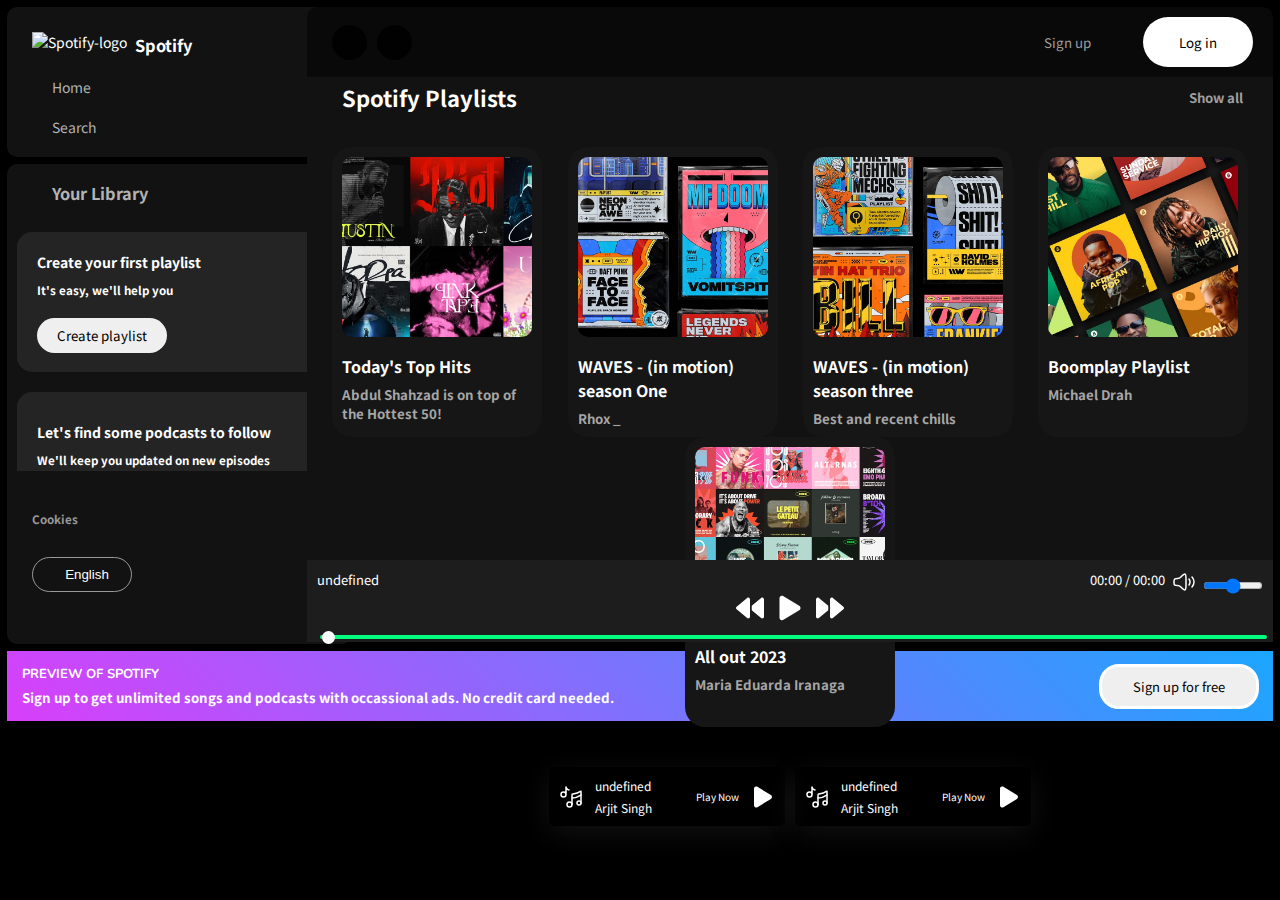
==== commit b3850479: "feat : added seekbar and play, pause and volume control feature" ====
--- a/Code/index.html
+++ b/Code/index.html
@@ -1,213 +1,194 @@
 <!DOCTYPE html>
 <html lang="en">
-  <head>
-    <meta charset="UTF-8" />
-    <meta name="viewport" content="width=device-width, initial-scale=1.0" />
-    <title>Spotify - Web Player: Music for everyone</title>
-    <link rel="stylesheet" href="style.css" />
-    <link rel="icon" href="/Code/assets/title logo.png" />
-    <link
-      rel="stylesheet"
-      href="https://cdnjs.cloudflare.com/ajax/libs/font-awesome/6.4.2/css/all.min.css"
-      integrity="sha512-z3gLpd7yknf1YoNbCzqRKc4qyor8gaKU1qmn+CShxbuBusANI9QpRohGBreCFkKxLhei6S9CQXFEbbKuqLg0DA=="
-      crossorigin="anonymous"
-      referrerpolicy="no-referrer"
-    />
-    <link rel="stylesheet" href="utility.css">
-  </head>
-  <body>
-    <section class="container-w">
-      <section class="section">
-        <aside>
-          <nav>
-            <div class="navbar">
-              <div class="nav-logo-text">
-                <img
-                  src="/Code/assets/nav-logo.png"
-                  alt="Spotify-logo"
-                  class="nav-logo-white"
-                />
-                <h3>Spotify</h3>
+
+<head>
+  <meta charset="UTF-8" />
+  <meta name="viewport" content="width=device-width, initial-scale=1.0" />
+  <title>Spotify - Web Player: Music for everyone</title>
+  <link rel="stylesheet" href="style.css" />
+  <link rel="icon" href="/Code/assets/title logo.png" />
+  <link rel="stylesheet" href="https://cdnjs.cloudflare.com/ajax/libs/font-awesome/6.4.2/css/all.min.css"
+    integrity="sha512-z3gLpd7yknf1YoNbCzqRKc4qyor8gaKU1qmn+CShxbuBusANI9QpRohGBreCFkKxLhei6S9CQXFEbbKuqLg0DA=="
+    crossorigin="anonymous" referrerpolicy="no-referrer" />
+  <link rel="stylesheet" href="utility.css">
+</head>
+
+<body>
+  <section class="container-w">
+    <section class="section">
+      <aside>
+        <nav>
+          <div class="navbar">
+            <div class="nav-logo-text">
+              <img src="/Code/assets/nav-logo.png" alt="Spotify-logo" class="nav-logo-white" />
+              <h3>Spotify</h3>
+            </div>
+
+            <div class="nav-menu">
+              <ul>
+                <li><i class="fa-solid fa-house"></i>Home</li>
+                <li><i class="fa-solid fa-magnifying-glass"></i>Search</li>
+              </ul>
+            </div>
+          </div>
+
+          <div class="nav-library">
+            <div class="library">
+              <i class="fa-solid fa-bookmark" class="bookmark"></i>
+              <h3>Your Library</h3>
+              <i class="fa-solid fa-plus plus-icon"></i>
+            </div>
+
+            <div class="nav-playlist">
+              <div class="create-playlist">
+                <h4>Create your first playlist</h4>
+                <h5>It's easy, we'll help you</h5>
+                <button class="btn">Create playlist</button>
               </div>
-
-              <div class="nav-menu">
-                <ul>
-                  <li><i class="fa-solid fa-house"></i>Home</li>
-                  <li><i class="fa-solid fa-magnifying-glass"></i>Search</li>
-                </ul>
+              <div class="browse-podcast">
+                <h4>Let's find some podcasts to follow</h4>
+                <h5>We'll keep you updated on new episodes</h5>
+                <button class="btn">Browse podcasts</button>
               </div>
             </div>
+            <div class="nav-language">
+              <h5>Cookies</h5>
+              <button class="lang-btn">
+                <i class="fa-solid fa-globe"></i>English
+              </button>
+            </div>
+          </div>
+        </nav>
+      </aside>
+    </section>
 
-            <div class="nav-library">
-              <div class="library">
-                <i class="fa-solid fa-bookmark" class="bookmark"></i>
-                <h3>Your Library</h3>
-                <i class="fa-solid fa-plus plus-icon"></i>
-              </div>
-             
-              <div class="nav-playlist">
-                <div class="create-playlist">
-                  <h4>Create your first playlist</h4>
-                  <h5>It's easy, we'll help you</h5>
-                  <button class="btn">Create playlist</button>
-                </div>
-                <div class="browse-podcast">
-                  <h4>Let's find some podcasts to follow</h4>
-                  <h5>We'll keep you updated on new episodes</h5>
-                  <button class="btn">Browse podcasts</button>
+    <main>
+      <header>
+        <div class="header-arrow">
+          <span><i class="fa-solid fa-angle-left"></i></span>
+          <span><i class="fa-solid fa-angle-right"></i></span>
+        </div>
+        <div class="header-btns">
+          <button class="header-sign-up">Sign up</button>
+          <button id="login" class="header-log-in">Log in</button>
+        </div>
+      </header>
+      <div>
+        <div class="songs-playlist">
+          <div class="heading">
+            <h3>Spotify Playlists</h3>
+            <h5>Show all</h5>
+          </div>
+          <div class="song-cards">
+            <div class="song-card">
+              <div class="card-img">
+                <img src="/Code/assets/cover1.png" alt="song-cover" />
+                <div class="overlay">
+                  <img src="/Code/assets/spotify play.png" alt="play-button" class="play-btn" />
                 </div>
               </div>
-              <div class="nav-language">
-                <h5>Cookies</h5>
-                <button class="lang-btn">
-                  <i class="fa-solid fa-globe"></i>English
-                </button>
-              </div>
+              <h4>Today's Top Hits</h4>
+              <h5>Abdul Shahzad is on top of the Hottest 50!</h5>
             </div>
-          </nav>
-        </aside>
-      </section>
 
-      <main>
-        <header>
-          <div class="header-arrow">
-            <span><i class="fa-solid fa-angle-left"></i></span>
-            <span><i class="fa-solid fa-angle-right"></i></span>
-          </div>
-          <div class="header-btns">
-            <button class="header-sign-up">Sign up</button>
-            <button id="login" class="header-log-in">Log in</button>
-          </div>
-        </header>
-        <div>
-          <div class="songs-playlist">
-            <div class="heading">
-              <h3>Spotify Playlists</h3>
-              <h5>Show all</h5>
-            </div>
-            <div class="song-cards">
-              <div class="song-card">
-                <div class="card-img">
-                  <img src="/Code/assets/cover1.png" alt="song-cover" />
-                  <div class="overlay">
-                    <img
-                      src="/Code/assets/spotify play.png"
-                      alt="play-button"
-                      class="play-btn"
-                    />
-                  </div>
-                </div>
-                <h4>Today's Top Hits</h4>
-                <h5>Abdul Shahzad is on top of the Hottest 50!</h5>
-              </div>
-
-              <div class="song-card">
-                <div class="card-img">
-                  <img src="/Code/assets/cover2.png" alt="song-cover" />
-                  <div class="overlay">
-                    <img
-                      src="/Code/assets/spotify play.png"
-                      alt="play-button"
-                      class="play-btn"
-                    />
-                  </div>
-                </div>
-                <h4>WAVES - (in motion) season One</h4>
-                <h5>Rhox _</h5>
-              </div>
-
-              <div class="song-card">
-                <div class="card-img">
-                  <img src="/Code/assets/cover3.png" alt="song-cover" />
-                  <div class="overlay">
-                    <img
-                      src="/Code/assets/spotify play.png"
-                      alt="play-button"
-                      class="play-btn"
-                    />
-                  </div>
-                </div>
-                <h4>WAVES - (in motion) season three</h4>
-                <h5>Best and recent chills</h5>
-              </div>
-
-              <div class="song-card">
-                <div class="card-img">
-                  <img src="/Code/assets/cover4.png" alt="song-cover" />
-                  <div class="overlay">
-                    <img
-                      src="/Code/assets/spotify play.png"
-                      alt="play-button"
-                      class="play-btn"
-                    />
-                  </div>
-                </div>
-                <h4>Boomplay Playlist</h4>
-                <h5>Michael Drah</h5>
-              </div>
-
-              <div class="song-card">
-                <div class="card-img">
-                  <img src="/Code/assets/cover5.png" alt="song-cover" />
-                  <div class="overlay">
-                    <img
-                      src="/Code/assets/spotify play.png"
-                      alt="play-button"
-                      class="play-btn"
-                    />
-                  </div>
-                </div>
-                <h4>All out 2023</h4>
-                <h5>Maria Eduarda Iranaga</h5>
-              </div>
-            </div>
-            <div class="song-library">
-              <ul>
-                
-              </ul>
-            </div>
-            <div class="playbar">
-              <div class="songtrack">
-                <div class="songinfo">
-    
-                </div>
-                <div class="songbuttons">
-                  <img id="previous" class="invert" src="assets/previoussong.svg" alt="">
-                  <img id="play" class="invert" src="assets/play.svg" alt="">
-                  <img id="next" class="invert" src="assets/nextsong.svg" alt="">
-                </div>
-                <div class="songtime">
-  
+            <div class="song-card">
+              <div class="card-img">
+                <img src="/Code/assets/cover2.png" alt="song-cover" />
+                <div class="overlay">
+                  <img src="/Code/assets/spotify play.png" alt="play-button" class="play-btn" />
                 </div>
               </div>
-              
-              <div class="seekbar">
-                <div class="circle">
+              <h4>WAVES - (in motion) season One</h4>
+              <h5>Rhox _</h5>
+            </div>
 
+            <div class="song-card">
+              <div class="card-img">
+                <img src="/Code/assets/cover3.png" alt="song-cover" />
+                <div class="overlay">
+                  <img src="/Code/assets/spotify play.png" alt="play-button" class="play-btn" />
+                </div>
+              </div>
+              <h4>WAVES - (in motion) season three</h4>
+              <h5>Best and recent chills</h5>
+            </div>
+
+            <div class="song-card">
+              <div class="card-img">
+                <img src="/Code/assets/cover4.png" alt="song-cover" />
+                <div class="overlay">
+                  <img src="/Code/assets/spotify play.png" alt="play-button" class="play-btn" />
+                </div>
+              </div>
+              <h4>Boomplay Playlist</h4>
+              <h5>Michael Drah</h5>
+            </div>
+
+            <div class="song-card">
+              <div class="card-img">
+                <img src="/Code/assets/cover5.png" alt="song-cover" />
+                <div class="overlay">
+                  <img src="/Code/assets/spotify play.png" alt="play-button" class="play-btn" />
+                </div>
+              </div>
+              <h4>All out 2023</h4>
+              <h5>Maria Eduarda Iranaga</h5>
+            </div>
+          </div>
+          <div class="song-library">
+            <ul>
+
+            </ul>
+          </div>
+          <div class="playbar">
+            <div class="songtrack">
+              <div class="songinfo">
+              </div>
+              <div class="duration-container">
+                <div class="songtime">
+                </div>
+                <div class="volume">
+                  <img class="invert volumeicon" src="assets/volume.svg" alt="volume">
+                  <div class="range">
+                    <input type="range" name="volume-range" id="volume-range">
+                  </div>
                 </div>
               </div>
             </div>
+            <div class="songbuttons">
+              <img id="previous" class="invert" src="assets/previoussong.svg" alt="">
+              <img id="play" class="invert" src="assets/play.svg" alt="">
+              <img id="next" class="invert" src="assets/nextsong.svg" alt="">
+            </div>
+
+            <div class="seekbar">
+              <div class="circle">
+
+              </div>
+            </div>
           </div>
-            
+        </div>
 
-        </div>
-      </main>
-    </section>
-    <footer>
-      <div class="footer-container">
-        <div class="preview-text">
-          <h4>PREVIEW OF SPOTIFY</h4>
-          <h5>
-            Sign up to get unlimited songs and podcasts with occassional ads. No
-            credit card needed.
-          </h5>
-        </div>
-        <div class="sign-up-btn">
-          <button class="sign-up">Sign up for free</button>
-        </div>
+
       </div>
-    </footer>
+    </main>
+  </section>
+  <footer>
+    <div class="footer-container">
+      <div class="preview-text">
+        <h4>PREVIEW OF SPOTIFY</h4>
+        <h5>
+          Sign up to get unlimited songs and podcasts with occassional ads. No
+          credit card needed.
+        </h5>
+      </div>
+      <div class="sign-up-btn">
+        <button class="sign-up">Sign up for free</button>
+      </div>
+    </div>
+  </footer>
 
-    <script src="script.js"></script>
-  </body>
-</html>
+  <script src="script.js"></script>
+</body>
+
+</html>--- a/Code/style.css
+++ b/Code/style.css
@@ -318,8 +318,16 @@
   font-size: 15px;
 }
 
+.song-library {
+  display: flex;
+  justify-content: center;
+}
+
 .song-library ul {
   padding: 0 12px;
+  display: flex;
+  gap: 10px;
+  flex-wrap: wrap;
 }
 
 .song-library ul li {
@@ -330,12 +338,17 @@
   align-items: center;
   gap: 12px;
   cursor: pointer;
-  border: 1px solid #fff;
-  margin: 12px 0;
+  /* border: 1px solid #6a6a6a; */
+  box-shadow: rgba(91, 91, 91, 0.2) 0px 7px 29px 0px;
+  margin: 40px 0;
   padding: 10px 10px;
   border-radius: 5px;
-}
-
+  transition: 0.5s;
+}
+
+.song-library ul li:hover {
+  transform: scale(1.03);
+}
 .song-library img {
   width: 24px;
   height: 24px;
@@ -374,15 +387,18 @@
   bottom: 0;
   background-color: rgb(29, 29, 29);
   width: 100%;
-  padding: 12px;
-  /* display: flex;
-  flex-direction: column;
-  align-items: center; */
-}
-
-.songtrack{
+  padding: 10px;
+}
+
+.songtrack {
   display: flex;
   justify-content: space-between;
+}
+
+.songbuttons {
+  display: flex;
+  justify-content: center;
+  margin-bottom: 10px;
 }
 
 .songbuttons img {
@@ -392,20 +408,43 @@
   cursor: pointer;
 }
 
-
-.seekbar{
+.songinfo {
+  font-size: 13px;
+}
+
+.duration-container{
+  display: flex;
+  gap: 7px;
+
+}
+
+.songtime {
+  font-size: 13px;
+}
+
+.volume{
+  display: flex;
+  align-items: center;
+  gap: 7px;
+}
+
+.range input{
+  width: 60px;
+  height: 7px;
+}
+
+.seekbar {
   position: absolute;
   bottom: 0;
   height: 4px;
   width: 98%;
   border-radius: 10px;
-  border: 2px solid #999;
+  border: 2px solid springgreen;
   background-color: #fff;
   margin: 3px;
-
-}
-
-.circle{
+}
+
+.circle {
   width: 13px;
   height: 13px;
   background-color: #fff;
@@ -414,8 +453,8 @@
   bottom: 6px;
   left: 0;
   transition: left 0.5s;
-}
-
+  cursor: pointer;
+}
 
 .songs-playlist .heading {
   height: 30px;
